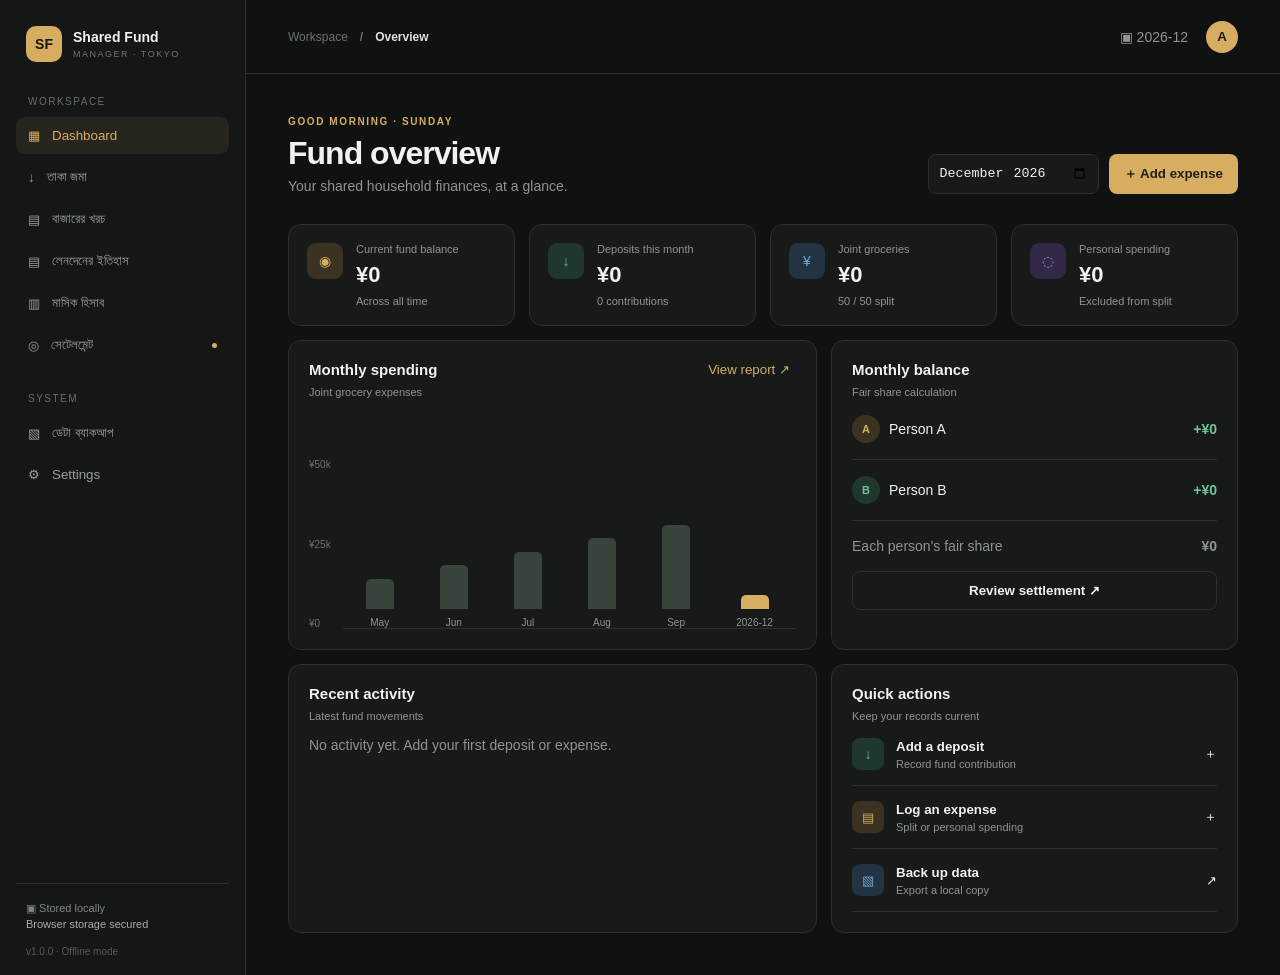
==== index.html @ 77e445ef "Add files via upload" ====
<!doctype html>
<html lang="en">
<head>
  <meta charset="UTF-8" />
  <meta name="viewport" content="width=device-width, initial-scale=1.0" />
  <title>Shared Fund Manager</title>
  <link rel="stylesheet" href="style.css" />
</head>
<body>
  <div class="app-shell">
    <aside class="sidebar">
      <div class="brand"><div class="brand-mark">SF</div><div><strong>Shared Fund</strong><span>MANAGER · TOKYO</span></div></div>
      <div class="nav-label">WORKSPACE</div>
      <nav>
        <button class="active" data-page="dashboard">▦ <span>Dashboard</span></button>
        <button data-page="deposits">↓ <span>তাকা জমা</span></button>
        <button data-page="expenses">▤ <span>বাজারের খরচ</span></button>
        <button data-page="transactions">▤ <span>লেনদেনের ইতিহাস</span></button>
        <button data-page="reports">▥ <span>মাসিক হিসাব</span></button>
        <button data-page="settlement">◎ <span>সেটেলমেন্ট</span><i class="nav-dot"></i></button>
      </nav>
      <div class="nav-label secondary-label">SYSTEM</div>
      <nav><button data-page="backup">▧ <span>ডেটা ব্যাকআপ</span></button><button data-page="settings">⚙ <span>Settings</span></button></nav>
      <div class="sidebar-bottom"><div class="secure">▣ <span>Stored locally<br><b>Browser storage secured</b></span></div><div class="version">v1.0.0 · Offline mode</div></div>
    </aside>
    <main class="main-content">
      <header class="topbar"><button class="mobile-menu" aria-label="Open menu">☰</button><div class="breadcrumb"><span>Workspace</span><b>/</b><strong id="breadcrumb">Overview</strong></div><div class="top-actions"><div class="date-pill">▣ <span id="top-month"></span></div><button class="avatar">A</button></div></header>
      <div class="content" id="app"></div>
    </main>
  </div>
  <div class="toast" id="toast"></div>
  <script src="script.js"></script>
</body>
</html>
---- style.css ----
:root{--bg:#101211;--panel:#171a18;--panel2:#1c201e;--line:#2b312d;--muted:#8e9690;--text:#f1f2ed;--gold:#d7ae61;--green:#6ec59c;--blue:#6da7d7;--purple:#a18bd4;--danger:#d97777}*{box-sizing:border-box}body{margin:0;background:var(--bg);color:var(--text);font:14px Arial,sans-serif}.app-shell{min-height:100vh;display:flex}.sidebar{width:246px;flex:none;background:#141715;border-right:1px solid var(--line);display:flex;flex-direction:column;padding:26px 16px 18px}.brand{display:flex;gap:11px;align-items:center;padding:0 10px 34px}.brand-mark{width:36px;height:36px;border-radius:10px;background:var(--gold);color:#171710;display:grid;place-items:center;font-weight:800}.brand strong{display:block}.brand span{display:block;color:#6f7871;font-size:9px;letter-spacing:1.5px;margin-top:4px}.nav-label{font-size:10px;letter-spacing:1.5px;color:#667069;padding:0 12px 10px}.secondary-label{margin-top:29px}nav{display:grid;gap:4px}nav button{border:0;background:none;color:#98a19a;text-align:left;padding:11px 12px;border-radius:9px;display:flex;gap:12px;align-items:center}nav button:hover,nav button.active{background:#28251e;color:var(--gold)}.nav-dot{width:5px;height:5px;background:var(--gold);border-radius:50%;margin-left:auto}.sidebar-bottom{margin-top:auto}.secure{border-top:1px solid var(--line);padding:17px 10px 13px;color:#7f897f;font-size:11px;line-height:1.45}.secure b{color:#a7aea8;font-weight:500}.version{font-size:10px;color:#535c55;padding:0 10px}.main-content{flex:1;min-width:0}.topbar{height:74px;border-bottom:1px solid var(--line);display:flex;align-items:center;padding:0 42px;justify-content:space-between}.breadcrumb{display:flex;gap:12px;color:#69736b;font-size:12px}.breadcrumb strong{color:#dfe4df}.top-actions{display:flex;align-items:center;gap:18px}.date-pill{color:#8d968f}.avatar{border:0;background:var(--gold);color:#211e16;width:32px;height:32px;border-radius:50%;font-weight:bold}.content{padding:42px;max-width:1500px}.page-heading{display:flex;justify-content:space-between;align-items:end;margin-bottom:30px}.eyebrow{color:var(--gold);font-size:10px;letter-spacing:1.6px;font-weight:bold}.page-heading h1{font-size:32px;margin:8px 0 6px;letter-spacing:-1px}.page-heading p{color:var(--muted);margin:0}.heading-actions{display:flex;gap:10px}.heading-actions input{background:var(--panel);border:1px solid var(--line);color:var(--text);border-radius:8px;padding:10px}.button{border:0;border-radius:8px;padding:11px 15px;font-weight:bold}.primary{background:var(--gold);color:#221f16}.stats-grid,.report-grid{display:grid;grid-template-columns:repeat(4,1fr);gap:14px}.stat-card,.panel{background:var(--panel);border:1px solid var(--line);border-radius:13px}.stat-card{padding:18px;display:flex;gap:13px;align-items:flex-start}.stat-icon{width:36px;height:36px;border-radius:9px;display:grid;place-items:center}.gold{background:#3b3222;color:var(--gold)}.green{background:#20372e;color:var(--green)}.blue{background:#233342;color:var(--blue)}.purple{background:#302844;color:var(--purple)}.stat-card span,.stat-card small{display:block;color:var(--muted);font-size:11px}.stat-card strong{display:block;font-size:22px;margin:7px 0}.dashboard-grid,.bottom-grid{display:grid;grid-template-columns:1.3fr 1fr;gap:14px;margin-top:14px}.bottom-grid{grid-template-columns:1.3fr 1fr}.panel{padding:20px}.panel-head{display:flex;justify-content:space-between;align-items:start}.panel h2{margin:0 0 5px;font-size:15px}.panel-head span,.panel-head small{color:var(--muted);font-size:11px}.ghost-button{background:none;border:0;color:var(--gold)}.chart{height:230px;display:flex;align-items:end;padding-top:30px}.bars{height:170px;flex:1;display:flex;align-items:end;justify-content:space-around;border-bottom:1px solid var(--line)}.bar-group{height:100%;display:flex;flex-direction:column;justify-content:end;align-items:center;gap:8px;color:var(--muted);font-size:10px}.bar{width:28px;background:#39443d;border-radius:5px 5px 0 0}.bar.selected{background:var(--gold)}.y-axis{height:170px;display:flex;flex-direction:column;justify-content:space-between;color:#69736b;font-size:10px;margin-right:12px}.member-row,.activity-row{display:flex;justify-content:space-between;align-items:center;padding:16px 0;border-bottom:1px solid var(--line)}.person{display:flex;align-items:center;gap:9px}.person-avatar{width:28px;height:28px;border-radius:50%;display:grid;place-items:center;background:#3b3222;color:var(--gold);font-size:11px;font-weight:bold}.teal{background:#20372e;color:var(--green)}.positive{color:var(--green)}.negative,.expense-number{color:var(--danger)}.split-line{display:flex;justify-content:space-between;color:var(--muted);padding:17px 0}.outline{background:transparent;border:1px solid var(--line);color:var(--text)}.full{width:100%}.quick-action{width:100%;border:0;border-bottom:1px solid var(--line);background:none;color:var(--text);padding:15px 0;display:flex;align-items:center;gap:12px;text-align:left}.quick-action>span:nth-child(2){flex:1}.quick-action small,.activity-copy span{display:block;color:var(--muted);font-size:11px;margin-top:4px}.quick-icon{width:32px;height:32px;border-radius:8px;display:grid;place-items:center}.activity-icon{width:30px;height:30px;border-radius:8px;display:grid;place-items:center}.deposit-icon{background:#20372e;color:var(--green)}.expense-icon{background:#3b2928;color:var(--danger)}.activity-row{gap:12px}.activity-copy{flex:1}.activity-copy strong{font-size:12px}.toast{position:fixed;right:25px;bottom:25px;background:#252c27;border:1px solid var(--line);padding:13px 18px;border-radius:8px;display:none;color:var(--green)}.toast.show{display:block}.mobile-menu{display:none;background:none;border:0;color:var(--text);font-size:20px}@media(max-width:1000px){.sidebar{width:220px}.content{padding:30px 24px}.stats-grid,.report-grid{grid-template-columns:repeat(2,1fr)}.dashboard-grid,.bottom-grid{grid-template-columns:1fr}}@media(max-width:700px){.sidebar{position:fixed;z-index:2;left:-250px;top:0;bottom:0;transition:.2s}.sidebar.open{left:0}.mobile-menu{display:block}.topbar{padding:0 16px}.content{padding:25px 16px}.page-heading{align-items:flex-start;flex-direction:column;gap:18px}.stats-grid,.report-grid{grid-template-columns:1fr}.heading-actions{width:100%}.heading-actions input{flex:1}}
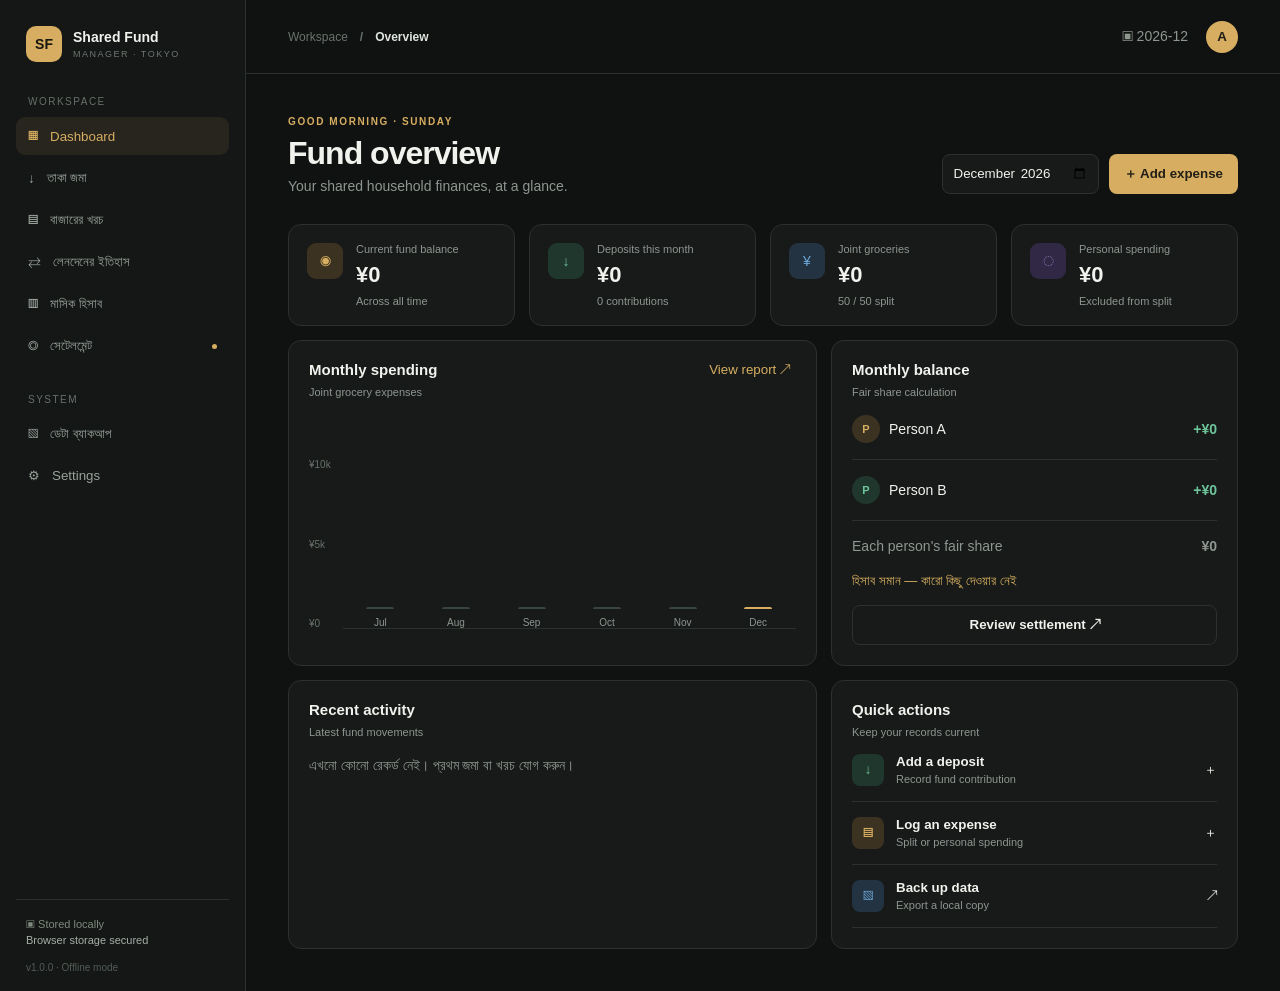
==== commit 6ea33630: "Add files via upload" ====
--- a/index.html
+++ b/index.html
@@ -1,5 +1,5 @@
 <!doctype html>
-<html lang="en">
+<html lang="bn">
 <head>
   <meta charset="UTF-8" />
   <meta name="viewport" content="width=device-width, initial-scale=1.0" />
@@ -15,7 +15,7 @@
         <button class="active" data-page="dashboard">▦ <span>Dashboard</span></button>
         <button data-page="deposits">↓ <span>তাকা জমা</span></button>
         <button data-page="expenses">▤ <span>বাজারের খরচ</span></button>
-        <button data-page="transactions">▤ <span>লেনদেনের ইতিহাস</span></button>
+        <button data-page="transactions">⇄ <span>লেনদেনের ইতিহাস</span></button>
         <button data-page="reports">▥ <span>মাসিক হিসাব</span></button>
         <button data-page="settlement">◎ <span>সেটেলমেন্ট</span><i class="nav-dot"></i></button>
       </nav>
--- a/style.css
+++ b/style.css
@@ -1 +1,43 @@
 :root{--bg:#101211;--panel:#171a18;--panel2:#1c201e;--line:#2b312d;--muted:#8e9690;--text:#f1f2ed;--gold:#d7ae61;--green:#6ec59c;--blue:#6da7d7;--purple:#a18bd4;--danger:#d97777}*{box-sizing:border-box}body{margin:0;background:var(--bg);color:var(--text);font:14px Arial,sans-serif}.app-shell{min-height:100vh;display:flex}.sidebar{width:246px;flex:none;background:#141715;border-right:1px solid var(--line);display:flex;flex-direction:column;padding:26px 16px 18px}.brand{display:flex;gap:11px;align-items:center;padding:0 10px 34px}.brand-mark{width:36px;height:36px;border-radius:10px;background:var(--gold);color:#171710;display:grid;place-items:center;font-weight:800}.brand strong{display:block}.brand span{display:block;color:#6f7871;font-size:9px;letter-spacing:1.5px;margin-top:4px}.nav-label{font-size:10px;letter-spacing:1.5px;color:#667069;padding:0 12px 10px}.secondary-label{margin-top:29px}nav{display:grid;gap:4px}nav button{border:0;background:none;color:#98a19a;text-align:left;padding:11px 12px;border-radius:9px;display:flex;gap:12px;align-items:center}nav button:hover,nav button.active{background:#28251e;color:var(--gold)}.nav-dot{width:5px;height:5px;background:var(--gold);border-radius:50%;margin-left:auto}.sidebar-bottom{margin-top:auto}.secure{border-top:1px solid var(--line);padding:17px 10px 13px;color:#7f897f;font-size:11px;line-height:1.45}.secure b{color:#a7aea8;font-weight:500}.version{font-size:10px;color:#535c55;padding:0 10px}.main-content{flex:1;min-width:0}.topbar{height:74px;border-bottom:1px solid var(--line);display:flex;align-items:center;padding:0 42px;justify-content:space-between}.breadcrumb{display:flex;gap:12px;color:#69736b;font-size:12px}.breadcrumb strong{color:#dfe4df}.top-actions{display:flex;align-items:center;gap:18px}.date-pill{color:#8d968f}.avatar{border:0;background:var(--gold);color:#211e16;width:32px;height:32px;border-radius:50%;font-weight:bold}.content{padding:42px;max-width:1500px}.page-heading{display:flex;justify-content:space-between;align-items:end;margin-bottom:30px}.eyebrow{color:var(--gold);font-size:10px;letter-spacing:1.6px;font-weight:bold}.page-heading h1{font-size:32px;margin:8px 0 6px;letter-spacing:-1px}.page-heading p{color:var(--muted);margin:0}.heading-actions{display:flex;gap:10px}.heading-actions input{background:var(--panel);border:1px solid var(--line);color:var(--text);border-radius:8px;padding:10px}.button{border:0;border-radius:8px;padding:11px 15px;font-weight:bold}.primary{background:var(--gold);color:#221f16}.stats-grid,.report-grid{display:grid;grid-template-columns:repeat(4,1fr);gap:14px}.stat-card,.panel{background:var(--panel);border:1px solid var(--line);border-radius:13px}.stat-card{padding:18px;display:flex;gap:13px;align-items:flex-start}.stat-icon{width:36px;height:36px;border-radius:9px;display:grid;place-items:center}.gold{background:#3b3222;color:var(--gold)}.green{background:#20372e;color:var(--green)}.blue{background:#233342;color:var(--blue)}.purple{background:#302844;color:var(--purple)}.stat-card span,.stat-card small{display:block;color:var(--muted);font-size:11px}.stat-card strong{display:block;font-size:22px;margin:7px 0}.dashboard-grid,.bottom-grid{display:grid;grid-template-columns:1.3fr 1fr;gap:14px;margin-top:14px}.bottom-grid{grid-template-columns:1.3fr 1fr}.panel{padding:20px}.panel-head{display:flex;justify-content:space-between;align-items:start}.panel h2{margin:0 0 5px;font-size:15px}.panel-head span,.panel-head small{color:var(--muted);font-size:11px}.ghost-button{background:none;border:0;color:var(--gold)}.chart{height:230px;display:flex;align-items:end;padding-top:30px}.bars{height:170px;flex:1;display:flex;align-items:end;justify-content:space-around;border-bottom:1px solid var(--line)}.bar-group{height:100%;display:flex;flex-direction:column;justify-content:end;align-items:center;gap:8px;color:var(--muted);font-size:10px}.bar{width:28px;background:#39443d;border-radius:5px 5px 0 0}.bar.selected{background:var(--gold)}.y-axis{height:170px;display:flex;flex-direction:column;justify-content:space-between;color:#69736b;font-size:10px;margin-right:12px}.member-row,.activity-row{display:flex;justify-content:space-between;align-items:center;padding:16px 0;border-bottom:1px solid var(--line)}.person{display:flex;align-items:center;gap:9px}.person-avatar{width:28px;height:28px;border-radius:50%;display:grid;place-items:center;background:#3b3222;color:var(--gold);font-size:11px;font-weight:bold}.teal{background:#20372e;color:var(--green)}.positive{color:var(--green)}.negative,.expense-number{color:var(--danger)}.split-line{display:flex;justify-content:space-between;color:var(--muted);padding:17px 0}.outline{background:transparent;border:1px solid var(--line);color:var(--text)}.full{width:100%}.quick-action{width:100%;border:0;border-bottom:1px solid var(--line);background:none;color:var(--text);padding:15px 0;display:flex;align-items:center;gap:12px;text-align:left}.quick-action>span:nth-child(2){flex:1}.quick-action small,.activity-copy span{display:block;color:var(--muted);font-size:11px;margin-top:4px}.quick-icon{width:32px;height:32px;border-radius:8px;display:grid;place-items:center}.activity-icon{width:30px;height:30px;border-radius:8px;display:grid;place-items:center}.deposit-icon{background:#20372e;color:var(--green)}.expense-icon{background:#3b2928;color:var(--danger)}.activity-row{gap:12px}.activity-copy{flex:1}.activity-copy strong{font-size:12px}.toast{position:fixed;right:25px;bottom:25px;background:#252c27;border:1px solid var(--line);padding:13px 18px;border-radius:8px;display:none;color:var(--green)}.toast.show{display:block}.mobile-menu{display:none;background:none;border:0;color:var(--text);font-size:20px}@media(max-width:1000px){.sidebar{width:220px}.content{padding:30px 24px}.stats-grid,.report-grid{grid-template-columns:repeat(2,1fr)}.dashboard-grid,.bottom-grid{grid-template-columns:1fr}}@media(max-width:700px){.sidebar{position:fixed;z-index:2;left:-250px;top:0;bottom:0;transition:.2s}.sidebar.open{left:0}.mobile-menu{display:block}.topbar{padding:0 16px}.content{padding:25px 16px}.page-heading{align-items:flex-start;flex-direction:column;gap:18px}.stats-grid,.report-grid{grid-template-columns:1fr}.heading-actions{width:100%}.heading-actions input{flex:1}}
+body{font-family:"Segoe UI","Noto Sans Bengali","Nirmala UI","Hind Siliguri",Arial,sans-serif}
+button,input,select{font-family:inherit}
+.button,nav button,.quick-action,.ghost-button,.icon-btn,.avatar{cursor:pointer}
+:focus-visible{outline:2px solid var(--gold);outline-offset:2px}
+.spaced{margin-top:14px}
+.table-wrap{overflow-x:auto}
+table{width:100%;border-collapse:collapse}
+th{color:var(--muted);font-size:11px;font-weight:600;text-align:left;padding:10px 12px;border-bottom:1px solid var(--line);white-space:nowrap}
+td{padding:13px 12px;border-bottom:1px solid var(--line);vertical-align:middle}
+th.num,td.num{text-align:right;white-space:nowrap}
+tbody tr:hover{background:var(--panel2)}
+.row-actions{text-align:right;white-space:nowrap}
+.icon-btn{background:none;border:1px solid var(--line);color:var(--muted);width:28px;height:28px;border-radius:7px;margin-left:6px}
+.icon-btn:hover{color:var(--gold);border-color:var(--gold)}
+.icon-btn.danger:hover{color:var(--danger);border-color:var(--danger)}
+.badge{display:inline-block;padding:3px 10px;border-radius:20px;font-size:11px;white-space:nowrap}
+.sub{display:block;color:var(--muted);font-size:11px;margin-top:4px;line-height:1.5}
+.empty{color:var(--muted);padding:18px 0;margin:0}
+.total-line{margin:12px 0 0}
+.modal-back{position:fixed;inset:0;background:rgba(0,0,0,.65);display:grid;place-items:center;z-index:10;padding:16px}
+.modal{background:var(--panel);border:1px solid var(--line);border-radius:14px;padding:24px;width:100%;max-width:420px;max-height:92vh;overflow:auto}
+.modal h2{margin:0 0 18px;font-size:18px}
+.modal-actions{display:flex;justify-content:flex-end;gap:10px;margin-top:20px}
+.field{display:block;margin-bottom:14px}
+.field>span{display:block;color:var(--muted);font-size:12px;margin-bottom:6px}
+.field input,.field select,.filters input,.filters select{width:100%;background:var(--bg);border:1px solid var(--line);color:var(--text);border-radius:8px;padding:11px;font-size:14px}
+.field input[type=file]{padding:9px}
+.filters{display:flex;gap:10px;flex-wrap:wrap;margin-bottom:14px}
+.filters input,.filters select{width:auto;flex:1;min-width:150px}
+.danger-btn{background:#3b2928;color:var(--danger)}
+.btn-row{display:grid;gap:10px}
+.owe,.big-result{line-height:1.5}
+.owe{color:var(--gold);margin:0 0 14px;font-size:13px}
+.big-result{font-size:20px;font-weight:bold;margin:8px 0 18px}
+.split-line.nopad{padding-top:0}
+.member-row.compact{padding:6px 0;border:0}
+.shop-row{padding:8px 0}
+.bar-line{height:6px;background:#2b312d;border-radius:4px;overflow:hidden}
+.bar-line i{display:block;height:100%;background:var(--gold)}
+.badge.red{background:#3b2928;color:var(--danger)}
+.heading-actions{flex-wrap:wrap}
+@media(prefers-reduced-motion:reduce){*{transition:none!important}}
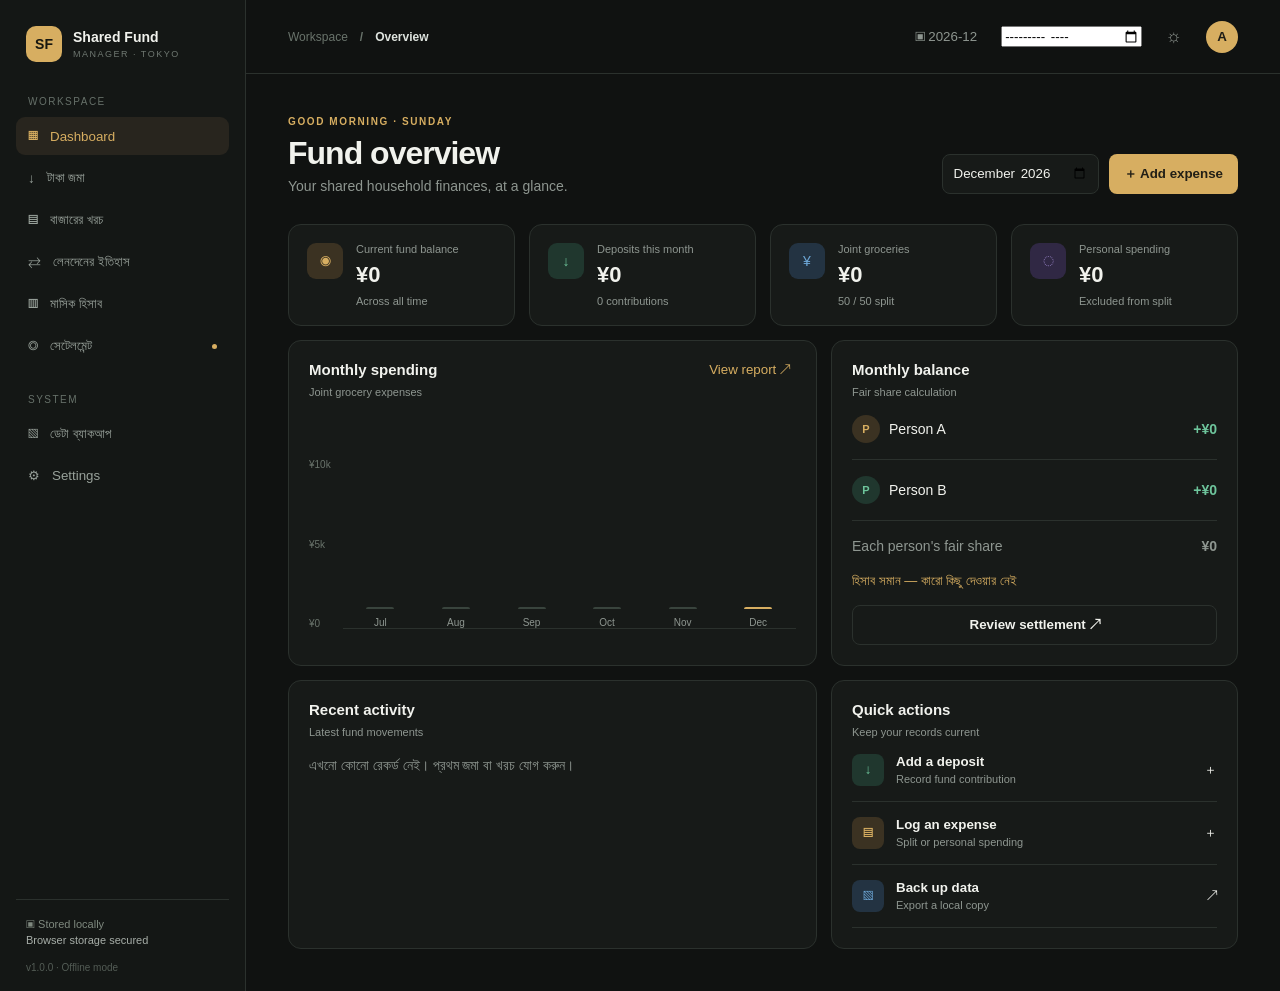
==== commit 8d83f338: "Rename fund-manager.html to index.html" ====
--- a/index.html
+++ b/index.html
@@ -4,7 +4,7 @@
   <meta charset="UTF-8" />
   <meta name="viewport" content="width=device-width, initial-scale=1.0" />
   <title>Shared Fund Manager</title>
-  <link rel="stylesheet" href="style.css" />
+  <link rel="stylesheet" href="fund-manager.css" />
 </head>
 <body>
   <div class="app-shell">
@@ -13,7 +13,7 @@
       <div class="nav-label">WORKSPACE</div>
       <nav>
         <button class="active" data-page="dashboard">▦ <span>Dashboard</span></button>
-        <button data-page="deposits">↓ <span>তাকা জমা</span></button>
+        <button data-page="deposits">↓ <span>টাকা জমা</span></button>
         <button data-page="expenses">▤ <span>বাজারের খরচ</span></button>
         <button data-page="transactions">⇄ <span>লেনদেনের ইতিহাস</span></button>
         <button data-page="reports">▥ <span>মাসিক হিসাব</span></button>
@@ -24,11 +24,11 @@
       <div class="sidebar-bottom"><div class="secure">▣ <span>Stored locally<br><b>Browser storage secured</b></span></div><div class="version">v1.0.0 · Offline mode</div></div>
     </aside>
     <main class="main-content">
-      <header class="topbar"><button class="mobile-menu" aria-label="Open menu">☰</button><div class="breadcrumb"><span>Workspace</span><b>/</b><strong id="breadcrumb">Overview</strong></div><div class="top-actions"><div class="date-pill">▣ <span id="top-month"></span></div><button class="avatar">A</button></div></header>
+      <header class="topbar"><button class="mobile-menu" aria-label="Open menu">☰</button><div class="breadcrumb"><span>Workspace</span><b>/</b><strong id="breadcrumb">Overview</strong></div><div class="top-actions"><button class="date-pill" id="date-toggle" type="button" title="মাস বাছুন">▣ <span id="top-month"></span></button><input id="top-month-picker" type="month" aria-label="মাস বাছুন" tabindex="-1" /><button class="theme-toggle" id="theme-toggle" type="button" aria-label="থিম পরিবর্তন করুন">☼</button><button class="avatar">A</button></div></header>
       <div class="content" id="app"></div>
     </main>
   </div>
   <div class="toast" id="toast"></div>
-  <script src="script.js"></script>
+  <script src="fund-manager.js"></script>
 </body>
 </html>
--- a/fund-manager.css
+++ b/fund-manager.css
@@ -0,0 +1,44 @@
+:root{--bg:#101211;--panel:#171a18;--panel2:#1c201e;--line:#2b312d;--muted:#8e9690;--text:#f1f2ed;--gold:#d7ae61;--green:#6ec59c;--blue:#6da7d7;--purple:#a18bd4;--danger:#d97777}*{box-sizing:border-box}body{margin:0;background:var(--bg);color:var(--text);font:14px Arial,sans-serif}.app-shell{min-height:100vh;display:flex}.sidebar{width:246px;flex:none;background:#141715;border-right:1px solid var(--line);display:flex;flex-direction:column;padding:26px 16px 18px}.brand{display:flex;gap:11px;align-items:center;padding:0 10px 34px}.brand-mark{width:36px;height:36px;border-radius:10px;background:var(--gold);color:#171710;display:grid;place-items:center;font-weight:800}.brand strong{display:block}.brand span{display:block;color:#6f7871;font-size:9px;letter-spacing:1.5px;margin-top:4px}.nav-label{font-size:10px;letter-spacing:1.5px;color:#667069;padding:0 12px 10px}.secondary-label{margin-top:29px}nav{display:grid;gap:4px}nav button{border:0;background:none;color:#98a19a;text-align:left;padding:11px 12px;border-radius:9px;display:flex;gap:12px;align-items:center}nav button:hover,nav button.active{background:#28251e;color:var(--gold)}.nav-dot{width:5px;height:5px;background:var(--gold);border-radius:50%;margin-left:auto}.sidebar-bottom{margin-top:auto}.secure{border-top:1px solid var(--line);padding:17px 10px 13px;color:#7f897f;font-size:11px;line-height:1.45}.secure b{color:#a7aea8;font-weight:500}.version{font-size:10px;color:#535c55;padding:0 10px}.main-content{flex:1;min-width:0}.topbar{height:74px;border-bottom:1px solid var(--line);display:flex;align-items:center;padding:0 42px;justify-content:space-between}.breadcrumb{display:flex;gap:12px;color:#69736b;font-size:12px}.breadcrumb strong{color:#dfe4df}.top-actions{display:flex;align-items:center;gap:18px}.date-pill{color:#8d968f}.avatar{border:0;background:var(--gold);color:#211e16;width:32px;height:32px;border-radius:50%;font-weight:bold}.content{padding:42px;max-width:1500px}.page-heading{display:flex;justify-content:space-between;align-items:end;margin-bottom:30px}.eyebrow{color:var(--gold);font-size:10px;letter-spacing:1.6px;font-weight:bold}.page-heading h1{font-size:32px;margin:8px 0 6px;letter-spacing:-1px}.page-heading p{color:var(--muted);margin:0}.heading-actions{display:flex;gap:10px}.heading-actions input{background:var(--panel);border:1px solid var(--line);color:var(--text);border-radius:8px;padding:10px}.button{border:0;border-radius:8px;padding:11px 15px;font-weight:bold}.primary{background:var(--gold);color:#221f16}.stats-grid,.report-grid{display:grid;grid-template-columns:repeat(4,1fr);gap:14px}.stat-card,.panel{background:var(--panel);border:1px solid var(--line);border-radius:13px}.stat-card{padding:18px;display:flex;gap:13px;align-items:flex-start}.stat-icon{width:36px;height:36px;border-radius:9px;display:grid;place-items:center}.gold{background:#3b3222;color:var(--gold)}.green{background:#20372e;color:var(--green)}.blue{background:#233342;color:var(--blue)}.purple{background:#302844;color:var(--purple)}.stat-card span,.stat-card small{display:block;color:var(--muted);font-size:11px}.stat-card strong{display:block;font-size:22px;margin:7px 0}.dashboard-grid,.bottom-grid{display:grid;grid-template-columns:1.3fr 1fr;gap:14px;margin-top:14px}.bottom-grid{grid-template-columns:1.3fr 1fr}.panel{padding:20px}.panel-head{display:flex;justify-content:space-between;align-items:start}.panel h2{margin:0 0 5px;font-size:15px}.panel-head span,.panel-head small{color:var(--muted);font-size:11px}.ghost-button{background:none;border:0;color:var(--gold)}.chart{height:230px;display:flex;align-items:end;padding-top:30px}.bars{height:170px;flex:1;display:flex;align-items:end;justify-content:space-around;border-bottom:1px solid var(--line)}.bar-group{height:100%;display:flex;flex-direction:column;justify-content:end;align-items:center;gap:8px;color:var(--muted);font-size:10px}.bar{width:28px;background:#39443d;border-radius:5px 5px 0 0}.bar.selected{background:var(--gold)}.y-axis{height:170px;display:flex;flex-direction:column;justify-content:space-between;color:#69736b;font-size:10px;margin-right:12px}.member-row,.activity-row{display:flex;justify-content:space-between;align-items:center;padding:16px 0;border-bottom:1px solid var(--line)}.person{display:flex;align-items:center;gap:9px}.person-avatar{width:28px;height:28px;border-radius:50%;display:grid;place-items:center;background:#3b3222;color:var(--gold);font-size:11px;font-weight:bold}.teal{background:#20372e;color:var(--green)}.positive{color:var(--green)}.negative,.expense-number{color:var(--danger)}.split-line{display:flex;justify-content:space-between;color:var(--muted);padding:17px 0}.outline{background:transparent;border:1px solid var(--line);color:var(--text)}.full{width:100%}.quick-action{width:100%;border:0;border-bottom:1px solid var(--line);background:none;color:var(--text);padding:15px 0;display:flex;align-items:center;gap:12px;text-align:left}.quick-action>span:nth-child(2){flex:1}.quick-action small,.activity-copy span{display:block;color:var(--muted);font-size:11px;margin-top:4px}.quick-icon{width:32px;height:32px;border-radius:8px;display:grid;place-items:center}.activity-icon{width:30px;height:30px;border-radius:8px;display:grid;place-items:center}.deposit-icon{background:#20372e;color:var(--green)}.expense-icon{background:#3b2928;color:var(--danger)}.activity-row{gap:12px}.activity-copy{flex:1}.activity-copy strong{font-size:12px}.toast{position:fixed;right:25px;bottom:25px;background:#252c27;border:1px solid var(--line);padding:13px 18px;border-radius:8px;display:none;color:var(--green)}.toast.show{display:block}.mobile-menu{display:none;background:none;border:0;color:var(--text);font-size:20px}@media(max-width:1000px){.sidebar{width:220px}.content{padding:30px 24px}.stats-grid,.report-grid{grid-template-columns:repeat(2,1fr)}.dashboard-grid,.bottom-grid{grid-template-columns:1fr}}@media(max-width:700px){.sidebar{position:fixed;z-index:2;left:-250px;top:0;bottom:0;transition:.2s}.sidebar.open{left:0}.mobile-menu{display:block}.topbar{padding:0 16px}.content{padding:25px 16px}.page-heading{align-items:flex-start;flex-direction:column;gap:18px}.stats-grid,.report-grid{grid-template-columns:1fr}.heading-actions{width:100%}.heading-actions input{flex:1}}
+body{font-family:"Segoe UI","Noto Sans Bengali","Nirmala UI","Hind Siliguri",Arial,sans-serif}
+button,input,select{font-family:inherit}
+.button,nav button,.quick-action,.ghost-button,.icon-btn,.avatar{cursor:pointer}
+:focus-visible{outline:2px solid var(--gold);outline-offset:2px}
+.spaced{margin-top:14px}
+.table-wrap{overflow-x:auto}
+table{width:100%;border-collapse:collapse}
+th{color:var(--muted);font-size:11px;font-weight:600;text-align:left;padding:10px 12px;border-bottom:1px solid var(--line);white-space:nowrap}
+td{padding:13px 12px;border-bottom:1px solid var(--line);vertical-align:middle}
+th.num,td.num{text-align:right;white-space:nowrap}
+tbody tr:hover{background:var(--panel2)}
+.row-actions{text-align:right;white-space:nowrap}
+.icon-btn{background:none;border:1px solid var(--line);color:var(--muted);width:28px;height:28px;border-radius:7px;margin-left:6px}
+.icon-btn:hover{color:var(--gold);border-color:var(--gold)}
+.icon-btn.danger:hover{color:var(--danger);border-color:var(--danger)}
+.badge{display:inline-block;padding:3px 10px;border-radius:20px;font-size:11px;white-space:nowrap}
+.sub{display:block;color:var(--muted);font-size:11px;margin-top:4px;line-height:1.5}
+.empty{color:var(--muted);padding:18px 0;margin:0}
+.total-line{margin:12px 0 0}
+.modal-back{position:fixed;inset:0;background:rgba(0,0,0,.65);display:grid;place-items:center;z-index:10;padding:16px}
+.modal{background:var(--panel);border:1px solid var(--line);border-radius:14px;padding:24px;width:100%;max-width:420px;max-height:92vh;overflow:auto}
+.modal h2{margin:0 0 18px;font-size:18px}
+.modal-actions{display:flex;justify-content:flex-end;gap:10px;margin-top:20px}
+.field{display:block;margin-bottom:14px}
+.field>span{display:block;color:var(--muted);font-size:12px;margin-bottom:6px}
+.field input,.field select,.filters input,.filters select{width:100%;background:var(--bg);border:1px solid var(--line);color:var(--text);border-radius:8px;padding:11px;font-size:14px}
+.field input[type=file]{padding:9px}
+.filters{display:flex;gap:10px;flex-wrap:wrap;margin-bottom:14px}
+.filters input,.filters select{width:auto;flex:1;min-width:150px}
+.danger-btn{background:#3b2928;color:var(--danger)}
+.btn-row{display:grid;gap:10px}
+.owe,.big-result{line-height:1.5}
+.owe{color:var(--gold);margin:0 0 14px;font-size:13px}
+.big-result{font-size:20px;font-weight:bold;margin:8px 0 18px}
+.split-line.nopad{padding-top:0}
+.member-row.compact{padding:6px 0;border:0}
+.shop-row{padding:8px 0}
+.bar-line{height:6px;background:#2b312d;border-radius:4px;overflow:hidden}
+.bar-line i{display:block;height:100%;background:var(--gold)}
+.badge.red{background:#3b2928;color:var(--danger)}
+.heading-actions{flex-wrap:wrap}
+@media(prefers-reduced-motion:reduce){*{transition:none!important}}
+.date-pill,.theme-toggle{border:0;background:none;color:var(--muted);cursor:pointer;padding:6px}.theme-toggle{font-size:18px}.light-theme{--bg:#f4f5f1;--panel:#fff;--panel2:#eef1eb;--line:#d9ded8;--muted:#68736b;--text:#172019}.light-theme .sidebar{background:#fff}.light-theme .topbar{background:#fff}
